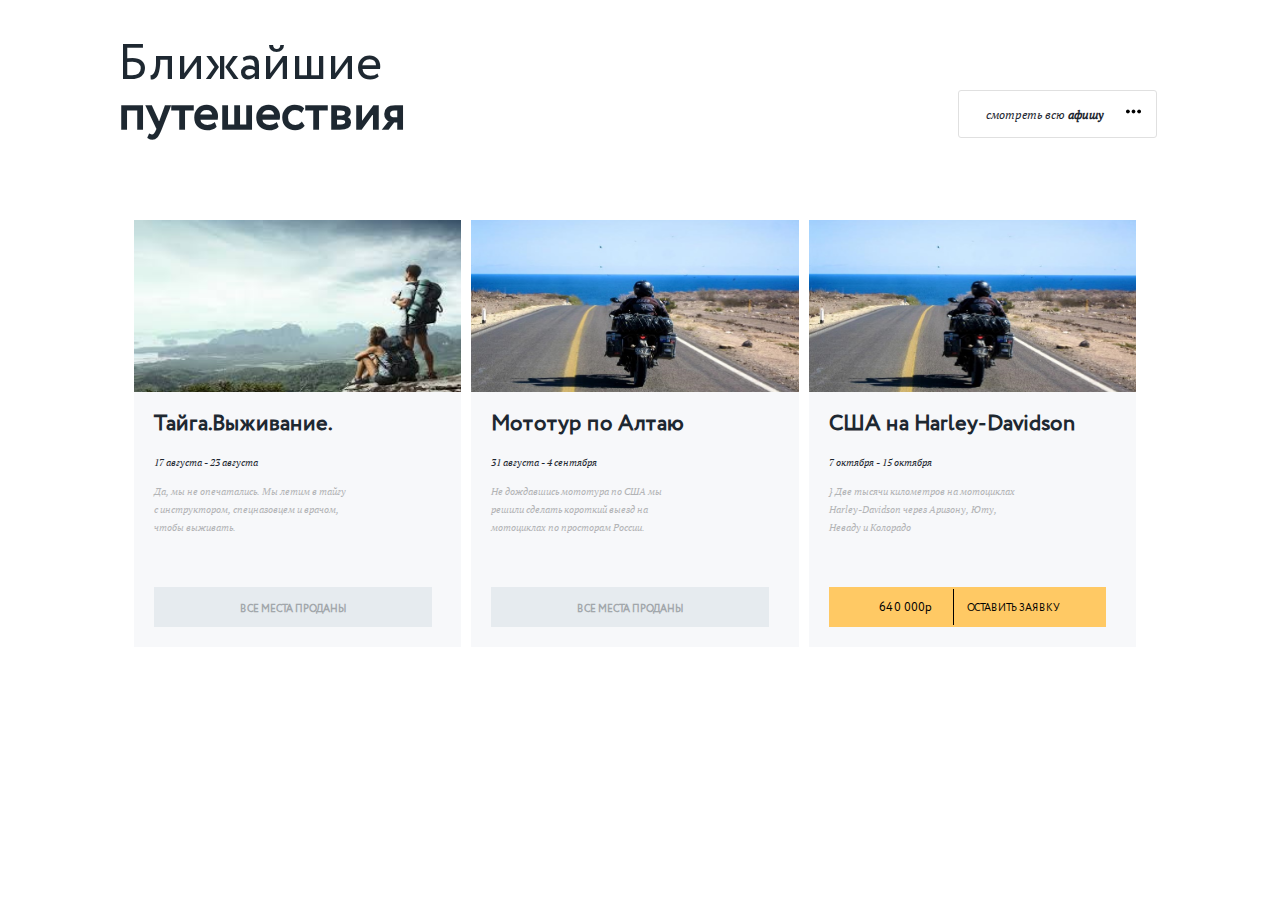
==== 2example_travel/index.html @ f5f219f1 "Commit update" ====
<!DOCTYPE html>
<html lang="en">
<head>
	<meta charset="UTF-8">
	<title>Travel2</title>
	<link rel="stylesheet" href="css/style.css">

</head>
<body>
	<section>
		<div class="main__container">
			<div class="title">
				<h1>Ближайшие <br> <span>путешествия</span> </h1>
			</div>
			<a class="afisha" href=""> смотреть всю <b>афишу</b> <img class="menu" src="img/menu.png" width="15px" height="15px" alt=""></a>
			<div class="container">
				<div class="inner one">
					<img class="img" src="img/img1.jpg" alt="">
					<h2>
						Тайга.Выживание.
					</h2>
					<p class="up">
						17 августа - 23 августа
					</p>
					<p class="down">
						Да, мы не опечатались. Мы летим в тайгу <br> с инструктором, спецназовцем и врачом, <br> чтобы выживать.
					</p>
					<button class="button1">
						Все места проданы
					</button>
				</div>
				<div class="inner two">
					<img class="img" src="img/img2.jpg" alt="">
					<h2>
						Мототур по Алтаю
					</h2>
					<p class="up">
						31 августа - 4 сентября
					</p>
					<p class="down">
						Не дождавшись мототура по США мы <br> решили сделать короткий выезд на <br> мотоциклах по просторам России.
					</p>
					<button class="button1">
						Все места проданы
					</button>
				</div>
				<div class="inner three">
					<img class="img" src="img/img3.jpg" alt="">
					<h2>
						США на Harley-Davidson
					</h2>
					<p class="up">
						7 октября - 15 октября
					</p>
					<p class="down">
}
						Две тысячи километров на мотоциклах <br> Harley-Davidson через Аризону, Юту, <br> Неваду и Колорадо
					</p>
					<button class="button__orange">
						<div class="price">
							640 000p
						</div> 
						<div class="zayavka">
							ОСТАВИТЬ ЗАЯВКУ
						</div>
					</button>
				</div>
			</div>
		</div>	
	</section>
</body>
</html>
---- 2example_travel/css/style.css ----
@font-face {
	font-family: 'Circe';
	src: url('Circe-Regular.eot');
	src: local('Circe'), local('Circe-Regular'),
		url('../fonts/Circe-Regular.eot?#iefix') format('embedded-opentype'),
		url('../fonts/Circe-Regular.woff') format('woff'),
		url('../fonts/Circe-Regular.ttf') format('truetype');
	font-weight: normal;
	font-style: normal;
}

@font-face {
    font-family: 'ptserifitalic_allfont_ru';
    src: url('../fonts/ptserifitalic_allfont_ru.eot');
    src: url('../fonts/ptserifitalic_allfont_ru.eot') format('embedded-opentype'),
         url('../fonts/ptserifitalic_allfont_ru.woff2') format('woff2'),
         url('../fonts/ptserifitalic_allfont_ru.woff') format('woff'),
         url('../fonts/ptserifitalic_allfont_ru.ttf') format('truetype'),
         url('../fonts/ptserifitalic_allfont_ru.svg#ptserifitalic_allfont_ru') format('svg');
}


.main__container {
	margin: 0px auto;
	position: relative;
	
}

.title {
	position: relative;
	margin: 40px 0px 80px 110px;
}

h1 {
	font-size: 50px;
	font-weight: 100;
	font-family: 'Circe';
	
	letter-spacing: 0px;
	line-height: 50px;
	color: #1e2831;
}

span {
	font-size: 50px;
	font-weight: 700;
	font-family: 'Circe';
	color: #1e2831;
}

.menu {
	padding-left: 20px;
}

.afisha {
	font-family: 'ptserifitalic_allfont_ru';
	font-size: 12px;
	border: 1px solid #e0e0e0;
	border-radius: 3px;
	right: 115px;
	top: 50px;
	position: absolute;
	padding: 13px 15px 15px 27px;
    box-sizing: border-box;
	text-decoration: none;
	color: #1e2831;


}

.container {
	width: 80%;
	margin: auto;
	display: flex;
	flex-wrap: wrap;
	
}

.inner{
	width:calc(100% / 3 - 10px);
	background-color: #f7f8fa; 
	padding-bottom: 20px;
}

.two {
	margin: 0px 10px;
}

.img {
	width: 100%;
	height: 172px;
}

h2 {
	font-family: 'Circe';
	font-weight: 700;
	font-size: 22px;
	color: #1e2831;
	line-height: 20px;
	margin-left: 20px;

}

p {
	font-family: 'ptserifitalic_allfont_ru';
	
}

.up {
	font-size: 10px;
	color: #1e2831;
	line-height: 20px;
	margin-left: 20px;
}

.down {
	font-size: 10px;
	color: #b3b4b6;
	line-height: 18px;
	margin-left: 20px;
	margin-bottom: 50px;
}

.button1 {
	background-color: #e6ebef;
	border: 1px solid #e6ebef;
	width: 85%;
	height: 40px;
	color: #a2a7ab;
	text-transform: uppercase;
	padding-top: 7px;
	margin: 0px 20px;
	font-family: 'Circe';
	font-weight: 700;
	font-size: 10px;
}

.button__orange {
	background-color: #ffc964;
	border: 1px solid #ffc964;
	outline: none;
	font-family: 'Circe';
	
	width: 85%;
	height: 40px;
	margin: 0px 20px;


}

.price {
	border-right: 1px solid black;
	display: inline-block;
	text-align: center;
	height: 100%;
	width: 80px;
	padding-top: 10px;
	box-sizing: border-box;
	font-size: 12px;
	padding-right: 18px

}

.zayavka {
	display: inline-block;
	text-align: center;
	font-size: 10px;
	padding-left: 10px

}
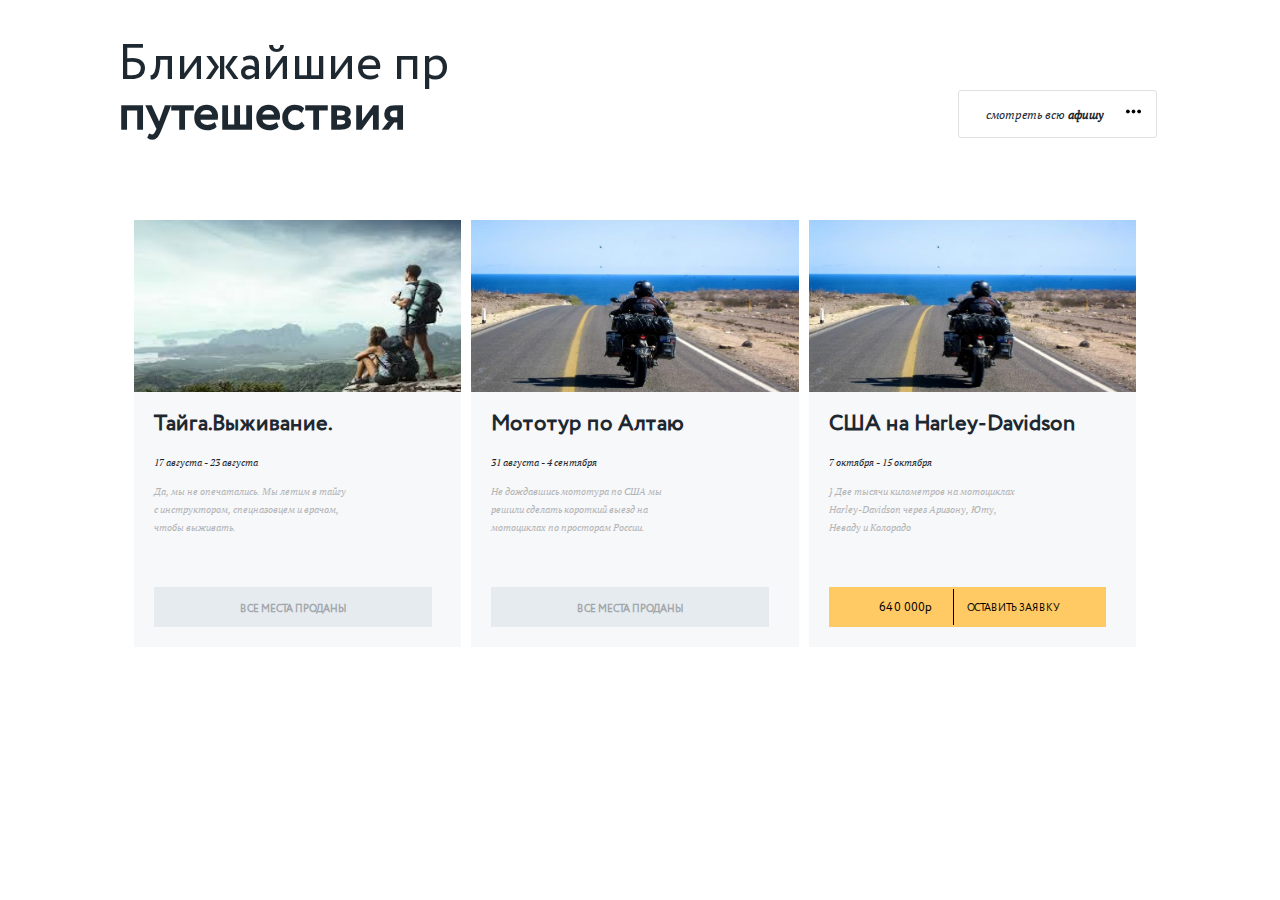
==== commit 7a0a4b14: "check" ====
--- a/2example_travel/index.html
+++ b/2example_travel/index.html
@@ -10,7 +10,7 @@
 	<section>
 		<div class="main__container">
 			<div class="title">
-				<h1>Ближайшие <br> <span>путешествия</span> </h1>
+				<h1>Ближайшие пр <br> <span>путешествия</span> </h1>
 			</div>
 			<a class="afisha" href=""> смотреть всю <b>афишу</b> <img class="menu" src="img/menu.png" width="15px" height="15px" alt=""></a>
 			<div class="container">
@@ -69,4 +69,4 @@
 		</div>	
 	</section>
 </body>
-</html>+</html>
